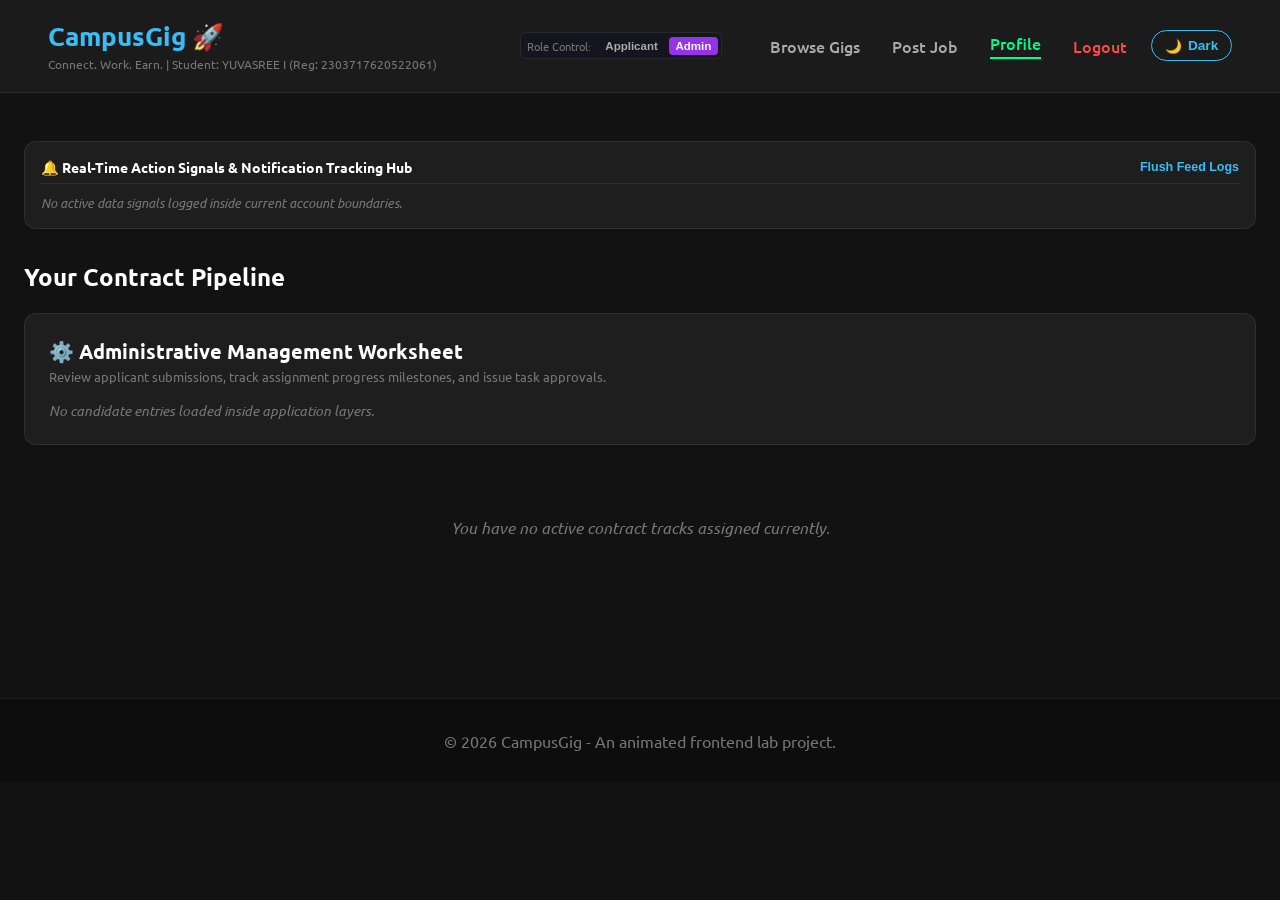
==== my-gigs.html @ 14f877ca "Initial Deploy: Adding campus gig frontend architecture files" ====
<!DOCTYPE html><html lang="en"><head>
    <meta charset="UTF-8">
    <meta name="viewport" content="width=device-width, initial-scale=1.0">
    <title>CampusGig - Contract Management</title>
    <link rel="stylesheet" href="style.css">
    <link href="https://fonts.googleapis.com/css2?family=Ubuntu:wght@500;700&display=swap" rel="stylesheet"></head>
<body class="theme-dark">

    <header class="main-header glassmorphism">
        <div class="logo">
            CampusGig 🚀
            <span style="font-size: 0.75rem; display: block; color: var(--text-muted); font-weight: 400; margin-top: 0.2rem;">
                Connect. Work. Earn. | Student: YUVASREE I (Reg: 2303717620522061)
            </span>
        </div>
        <nav class="nav-links" style="display: flex; align-items: center;">
            <a href="index.html" id="navBrowse">Browse Gigs</a>
            <a href="my-gigs.html" id="navMyGigs">My Gigs</a>
            <a href="post-job.html" id="navPost">Post Job</a>
            <a href="profile.html" id="navProfile" class="active_page">Profile</a>
            <a href="#" onclick="processLogout()" style="color: #ff4a4a !important;">Logout</a>
            
            <button class="theme_toggle_btn" onclick="toggleSystemTheme()" aria-label="Toggle interface theme">
                <span id="themeIcon">🌙</span> <span id="themeText">Dark</span>
            </button>
        </nav>
    </header>

    <main class="container">
        <h2>Your Contract Pipeline</h2>
        <br>

        <div class="main_content_area" style="grid-template-columns: 1fr;">
            <div class="status_column">
                <span class="status_badge badge_progress">Active Execution Contract</span>
                <h3>Build a Python Data Scraper</h3>
                <p class="gig_desc" style="margin-top:0.5rem;">Assigned to you. Extract key retail metrics from target domains into native structures.</p>
                
                <label style="color: var(--text-secondary); font-size: 0.9rem; font-weight: bold;">Submit Delivery Payload Assets:</label>
                <div class="drop_zone_canvas" id="fileDropZone">
                    <span class="icon_indicator">📁</span>
                    <p id="dropZoneText">Drag and drop compressed source modules (.zip) or reports here to compile production files</p>
                </div>
                
                <div class="gig_footer" style="margin-top: 1.5rem;">
                    <span class="budget">Value: $40</span>
                    <button class="apply_btn" id="submitArtifactBtn" onclick="submitFinalWork()">Verify and Deliver Package</button>
                </div>
            </div>
        </div>
    </main>

    <footer class="main-footer">
        <p>&copy; 2026 CampusGig - An animated frontend lab project.</p>
    </footer>

    <script src="script.js"></script>
</body></html>
---- style.css ----
/* Experiment 1 & 5: Basic CSS Tags, Inline, Internal, External Demo */
/* We are focusing on External for maintainability. */

/* ==========================================================================
   CampusGig Dynamic Adaptive Theme Variables
   ========================================================================== */

/* 1. Enhanced Dark Mode Theme Token Designations */
.theme-dark {
    --primary-bg: #121212;
    --card-bg: #1e1e1e;
    --text-primary: #ffffff;
    --text-secondary: #aaaaaa;
    --text-muted: #777777;
    --border-color: rgba(255, 255, 255, 0.08);
    --glass-bg: rgba(30, 30, 30, 0.8);
    --input-bg: rgba(20, 22, 32, 0.9);
    --highlight-blue: #38bdf8;
    --highlight-green: #00ff88;
    --highlight-purple: #9333ea;
    --banner-gradient: linear-gradient(135deg, rgba(59, 130, 246, 0.25) 0%, rgba(147, 51, 234, 0.25) 100%);
    --footer-bg: #0d0d0d;
    --card-shadow: none;
}

/* 2. Premium High-Contrast Light Mode Theme Token Designations */
.theme-light {
    --primary-bg: #f8fafc;         /* Soft clean light slate canvas */
    --card-bg: #ffffff;           /* Clean solid card background surfaces */
    --text-primary: #0f172a;       /* High-contrast dark charcoal slate for text titles */
    --text-secondary: #334155;     /* Readable charcoal grey for descriptions/subtitles */
    --text-muted: #64748b;         /* Muted grey for metadata and hints */
    --border-color: #e2e8f0;       /* Defined solid layout boundaries */
    --glass-bg: rgba(255, 255, 255, 0.85); /* Premium opaque backdrop blur panel background */
    --input-bg: #f1f5f9;           /* Recessed control backgrounds */
    --highlight-blue: #0284c7;     /* High-visibility deep sapphire blue accent */
    --highlight-green: #16a34a;    /* High-contrast crisp forest emerald green */
    --highlight-purple: #7c3aed;   /* Crisp deep royal purple accent */
    --banner-gradient: linear-gradient(135deg, #eff6ff 0%, #f5f3ff 100%); /* Light clean sky banner tint */
    --footer-bg: #e2e8f0;          /* Subtle light grey footer banner element base */
    --card-shadow: 0 4px 6px -1px rgba(0, 0, 0, 0.05), 0 2px 4px -2px rgba(0, 0, 0, 0.05); /* Modern box depth layering */
}

/* Reset & Base Wireframes */
* {
    margin: 0;
    padding: 0;
    box-sizing: border-box;
    transition: background 0.25s ease, background-color 0.25s ease, color 0.25s ease, border-color 0.25s ease, box-shadow 0.25s ease; /* Smooth global theme shifting loop */
}

body {
    background-color: var(--primary-bg);
    color: var(--text-primary);
    font-family: 'Ubuntu', sans-serif;
    overflow-x: hidden;
}

/* --- THEME TOGGLE SWITCH BUTTON STYLING --- */
.theme_toggle_btn {
    background: transparent;
    border: 1px solid var(--highlight-blue);
    color: var(--highlight-blue);
    padding: 0.4rem 0.8rem;
    border-radius: 20px;
    cursor: pointer;
    font-weight: 700;
    font-size: 0.85rem;
    display: flex;
    align-items: center;
    gap: 0.4rem;
    margin-left: 1.5rem;
    transition: all 0.2s ease;
}

.theme_toggle_btn:hover {
    background: var(--highlight-blue);
    color: #ffffff;
    box-shadow: 0 0 10px rgba(56, 189, 248, 0.4);
}

/* Glassmorphism Header (FIXED: Converted to layout engine custom variables) */
.main-header {
    background: var(--glass-bg);
    backdrop-filter: blur(10px);
    -webkit-backdrop-filter: blur(10px);
    border-bottom: 1px solid var(--border-color);
    display: flex;
    justify-content: space-between;
    align-items: center;
    padding: 1.2rem 3rem;
    position: sticky;
    top: 0;
    z-index: 1000;
}

.logo {
    font-size: 1.6rem;
    font-weight: 700;
    color: var(--highlight-blue);
    animation: logo_entrance 0.8s ease-out;
}

.nav-links {
    display: flex;
    align-items: center;
}

.nav-links a {
    color: var(--text-secondary);
    text-decoration: none;
    margin-left: 2rem;
    font-weight: 500;
    transition: color 0.3s ease; /* Hover transition */
}

.nav-links a:hover, .nav-links a.active_page {
    color: var(--highlight-green);
    border-bottom: 2px solid var(--highlight-green);
    padding-bottom: 3px;
}

/* Container & Layout */
.container {
    max-width: 1300px;
    margin: 0 auto;
    padding: 3rem 1.5rem;
}

/* Banner and Gradient Text Animation (FIXED: Bound to custom theme gradient shifts) */
.banner {
    background: var(--banner-gradient);
    border: 1px solid var(--border-color);
    padding: 3rem 2rem;
    border-radius: 12px;
    margin-bottom: 3rem;
    animation: welcome_fade 1s ease;
}

@keyframes welcome_fade {
    from { opacity: 0; transform: translateY(-20px); }
    to { opacity: 1; transform: translateY(0); }
}

.animation_gradient_text h1 {
    font-size: 2.5rem;
    color: var(--text-primary);
}

.highlight_primary {
    color: var(--highlight-blue);
    font-weight: 700;
}

.banner p {
    color: var(--text-secondary) !important;
    margin-top: 1rem;
    font-size: 1.1rem;
}

/* Layout for Sidebar and Grid */
.main_content_area {
    display: grid;
    grid-template-columns: 280px 1fr;
    gap: 2.5rem;
}

/* Glassmorphism Sidebar (FIXED: Uses dynamic variables for solid light support) */
.sidebar_filters {
    background: var(--card-bg);
    border: 1px solid var(--border-color);
    padding: 2rem;
    border-radius: 10px;
    box-shadow: var(--card-shadow);
}

.sidebar_filters h2 {
    color: var(--text-primary);
    font-size: 1.4rem;
    margin-bottom: 0.5rem;
}

.filter_tags button {
    display: block;
    width: 100%;
    text-align: left;
    background: none;
    border: 1px solid transparent;
    color: var(--text-secondary);
    padding: 0.8rem 1rem;
    margin-top: 1rem;
    cursor: pointer;
    font-size: 1rem;
    border-radius: 6px;
    transition: all 0.3s ease;
}

.filter_tags button.active_filter, .filter_tags button:hover {
    background-color: rgba(56, 189, 248, 0.15);
    color: var(--highlight-blue);
    border-color: var(--border-color);
    font-weight: bold;
}

/* Gig Card Style & Animation (FIXED: Fixed readability parameters across dark/light profiles) */
.gig_grid {
    display: grid;
    grid-template-columns: repeat(auto-fill, minmax(350px, 1fr));
    gap: 1.8rem;
    margin-top: 1.5rem;
}

.gig_card {
    background-color: var(--card-bg);
    border: 1px solid var(--border-color);
    border-radius: 10px;
    padding: 1.8rem;
    position: relative;
    overflow: hidden;
    box-shadow: var(--card-shadow);
    transition: transform 0.4s ease, box-shadow 0.4s ease, border-color 0.4s ease; /* Transitions */
}

/* Transition trigger on hover */
.card_animation_on_hover:hover {
    transform: translateY(-8px) scale(1.02); /* Multi-part transition */
    box-shadow: 0 12px 25px rgba(0, 0, 0, 0.15), 0 4px 10px rgba(56, 189, 248, 0.1);
    border-color: var(--highlight-blue);
}

.gig_card h3 {
    font-size: 1.3rem;
    color: var(--text-primary);
    margin-bottom: 0.8rem;
}

.gig_desc {
    color: var(--text-muted);
    font-size: 0.95rem;
    margin-bottom: 1.5rem;
    line-height: 1.4;
}

.skill_tags span {
    background-color: rgba(22, 163, 74, 0.1);
    color: var(--highlight-green);
    font-size: 0.8rem;
    padding: 0.3rem 0.7rem;
    border-radius: 4px;
    margin-right: 0.6rem;
    font-weight: 700;
}

.gig_footer {
    display: flex;
    justify-content: space-between;
    align-items: center;
    margin-top: 1.8rem;
    border-top: 1px solid var(--border-color);
    padding-top: 1rem;
}

.budget {
    font-size: 1.4rem;
    font-weight: 700;
    color: var(--highlight-green);
}

.apply_btn {
    background: linear-gradient(135deg, var(--highlight-blue), var(--highlight-purple));
    color: white;
    border: none;
    padding: 0.6rem 1.2rem;
    border-radius: 6px;
    cursor: pointer;
    font-weight: 700;
    font-size: 1rem;
    transition: transform 0.2s ease, opacity 0.3s ease; /* Button transition */
}

.apply_btn:hover {
    transform: scale(1.05); /* Transition on hover */
    opacity: 0.95;
}

/* Keyframe Animations */
@keyframes logo_entrance {
    from { opacity: 0; transform: translateX(-30px); }
    to { opacity: 1; transform: translateX(0); }
}

/* Global Footer (FIXED: Tied background values to dynamic theme targets) */
.main-footer {
    text-align: center;
    padding: 2rem;
    color: var(--text-muted);
    background-color: var(--footer-bg);
    border-top: 1px solid var(--border-color);
    margin-top: 5rem;
}

/* ==========================================================================
   CampusGig Supplementary Styles for Form, Profiles, and Drag-and-Drop
   ========================================================================== */

/* Split Grid for Forms & Profile layout (FIXED: Removed static dark background values) */
.content_wrapper {
    display: grid;
    grid-template-columns: 1fr;
    max-width: 800px;
    margin: 0 auto;
    background: var(--card-bg);
    border: 1px solid var(--border-color);
    padding: 2.5rem;
    border-radius: 12px;
    box-shadow: var(--card-shadow);
}

/* Advanced Forms Style Framework (Experiment 3) (FIXED: Standardized input properties) */
.form_group {
    margin-bottom: 1.5rem;
}

.form_group label {
    display: block;
    color: var(--text-secondary);
    margin-bottom: 0.5rem;
    font-size: 0.95rem;
    font-weight: 500;
}

.form_group input, 
.form_group textarea, 
.form_group select {
    width: 100%;
    background-color: var(--input-bg);
    border: 1px solid var(--border-color);
    color: var(--text-primary);
    padding: 0.8rem 1rem;
    border-radius: 6px;
    font-family: inherit;
    font-size: 1rem;
    outline: none;
    transition: border-color 0.3s ease, box-shadow 0.3s ease;
}

.form_group input:focus, 
.form_group textarea:focus,
.form_group select:focus {
    border-color: var(--highlight-blue);
    box-shadow: 0 0 8px rgba(56, 189, 248, 0.2);
}

.form_row {
    display: grid;
    grid-template-columns: 1fr 1fr;
    gap: 1.5rem;
}

/* Inline/Editable Area Framework (Experiment 3) */
.editable_notice_board {
    background: linear-gradient(135deg, rgba(147, 51, 234, 0.08), rgba(56, 189, 248, 0.08));
    border: 1px dashed var(--highlight-purple);
    padding: 1rem;
    border-radius: 8px;
    margin-bottom: 2rem;
    color: var(--text-primary);
    font-size: 0.9rem;
    cursor: pointer;
    transition: background 0.3s ease;
}

.editable_notice_board:focus {
    outline: none;
    background: rgba(147, 51, 234, 0.12);
    border-style: solid;
}

/* Advanced Drag & Drop Zones (Experiment 4) (FIXED: Standardized light drop environments) */
.drop_zone_canvas {
    border: 2px dashed var(--highlight-blue);
    background-color: var(--input-bg);
    border-radius: 8px;
    padding: 2.5rem;
    text-align: center;
    cursor: pointer;
    margin-top: 1rem;
    transition: background-color 0.3s ease, border-color 0.3s ease;
    pointer-events: auto !important; /* Forces the element to register events */
}

.drop_zone_canvas.drag_over_active {
    background-color: rgba(22, 163, 74, 0.1);
    border-color: var(--highlight-green);
}

.drop_zone_canvas p {
    color: var(--text-secondary);
    font-size: 0.95rem;
}

.drop_zone_canvas .icon_indicator {
    font-size: 2rem;
    margin-bottom: 0.5rem;
    display: block;
}

/* My Gigs Management Column Layout */
.status_column {
    background-color: var(--input-bg);
    border-radius: 8px;
    padding: 1.5rem;
    border: 1px solid var(--border-color);
}

.status_badge {
    display: inline-block;
    padding: 0.25rem 0.6rem;
    font-size: 0.75rem;
    font-weight: 700;
    border-radius: 4px;
    margin-bottom: 1rem;
    text-transform: uppercase;
}

.badge_progress { background: rgba(56, 189, 248, 0.15); color: var(--highlight-blue); }
.badge_completed { background: rgba(22, 163, 74, 0.15); color: var(--highlight-green); }

/* Profile Detail Panels */
.profile_avatar_meta {
    text-align: center;
    margin-bottom: 2.5rem;
    color: var(--text-primary);
}

.profile_avatar_meta h2, .profile_avatar_meta p, .profile_avatar_meta h3 {
    color: var(--text-primary);
    margin-bottom: 0.3rem;
}

.profile_avatar_meta p {
    color: var(--highlight-blue);
    font-weight: 700;
}

.avatar_placeholder {
    width: 100px;
    height: 100px;
    background: linear-gradient(135deg, var(--highlight-blue), var(--highlight-purple));
    color: #ffffff;
    border-radius: 50%;
    margin: 0 auto 1rem auto;
    display: flex;
    align-items: center;
    justify-content: center;
    font-size: 2.5rem;
    font-weight: bold;
    box-shadow: 0 4px 15px rgba(147, 51, 234, 0.3);
}

/* ==========================================================================
   CampusGig Authentication & State Styling Extensions
   ========================================================================== */

/* Split Screen Login Container (FIXED: Standardized background variables) */
.auth_container {
    max-width: 450px;
    margin: 5rem auto;
    background: var(--card-bg);
    border: 1px solid var(--border-color);
    padding: 3rem 2.5rem;
    border-radius: 12px;
    box-shadow: var(--card-shadow);
    animation: welcome_fade 0.6s cubic-bezier(0.16, 1, 0.3, 1);
}

.auth_container h2, .auth_container label {
    color: var(--text-primary);
}

.auth_toggle {
    display: flex;
    justify-content: space-around;
    margin-bottom: 2rem;
    border-bottom: 1px solid var(--border-color);
    padding-bottom: 0.5rem;
}

.auth_toggle span {
    cursor: pointer;
    color: var(--text-secondary);
    font-weight: 700;
    font-size: 1.1rem;
    transition: color 0.3s;
}

.auth_toggle span.active_tab {
    color: var(--highlight-blue);
}

.checkbox_row {
    display: flex;
    align-items: center;
    gap: 0.5rem;
    margin-bottom: 1.5rem;
    color: var(--text-secondary);
    font-size: 0.9rem;
}

.checkbox_row input {
    width: auto !important;
    cursor: pointer;
}

/* Utility Class for Hidden Elements */
.hidden {
    display: none !important;
}
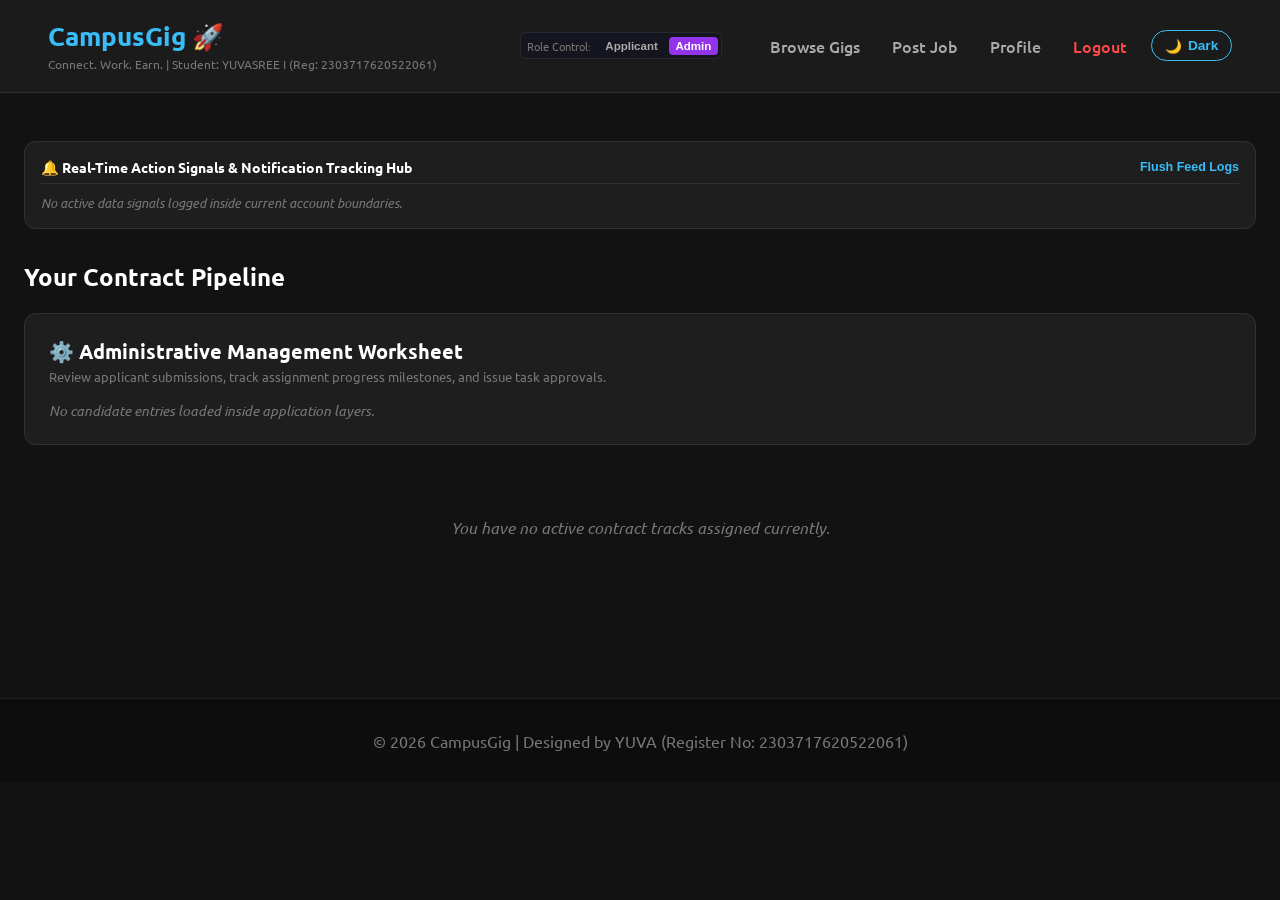
==== commit 14545ceb: "feat: added drag-and-drop submission event trackers and interactive data retrieval storage layers" ====
--- a/my-gigs.html
+++ b/my-gigs.html
@@ -1,9 +1,12 @@
-<!DOCTYPE html><html lang="en"><head>
+<!DOCTYPE html>
+<html lang="en">
+<head>
     <meta charset="UTF-8">
     <meta name="viewport" content="width=device-width, initial-scale=1.0">
     <title>CampusGig - Contract Management</title>
     <link rel="stylesheet" href="style.css">
-    <link href="https://fonts.googleapis.com/css2?family=Ubuntu:wght@500;700&display=swap" rel="stylesheet"></head>
+    <link href="https://fonts.googleapis.com/css2?family=Ubuntu:wght@500;700&display=swap" rel="stylesheet">
+</head>
 <body class="theme-dark">
 
     <header class="main-header glassmorphism">
@@ -15,9 +18,9 @@
         </div>
         <nav class="nav-links" style="display: flex; align-items: center;">
             <a href="index.html" id="navBrowse">Browse Gigs</a>
-            <a href="my-gigs.html" id="navMyGigs">My Gigs</a>
+            <a href="my-gigs.html" id="navMyGigs" class="active_page">My Gigs</a>
             <a href="post-job.html" id="navPost">Post Job</a>
-            <a href="profile.html" id="navProfile" class="active_page">Profile</a>
+            <a href="profile.html" id="navProfile">Profile</a>
             <a href="#" onclick="processLogout()" style="color: #ff4a4a !important;">Logout</a>
             
             <button class="theme_toggle_btn" onclick="toggleSystemTheme()" aria-label="Toggle interface theme">
@@ -36,9 +39,27 @@
                 <h3>Build a Python Data Scraper</h3>
                 <p class="gig_desc" style="margin-top:0.5rem;">Assigned to you. Extract key retail metrics from target domains into native structures.</p>
                 
-                <label style="color: var(--text-secondary); font-size: 0.9rem; font-weight: bold;">Submit Delivery Payload Assets:</label>
-                <div class="drop_zone_canvas" id="fileDropZone">
-                    <span class="icon_indicator">📁</span>
+                <div style="margin: 1.5rem 0; padding: 1rem; background: rgba(147, 51, 234, 0.05); border: 1px dashed var(--highlight-purple); border-radius: 6px;">
+                    <label style="color: var(--highlight-purple); font-size: 0.9rem; font-weight: bold; display: block; margin-bottom: 0.6rem;">
+                        Requirement 5: Draggable Source Token Artifact
+                    </label>
+                    <p style="font-size: 0.85rem; color: var(--text-secondary); margin-bottom: 1rem;">
+                        Pick up the token box badge below by holding click and drag it directly into the dashed drop area box.
+                    </p>
+                    
+                    <div id="dragSourceToken" 
+                         draggable="true" 
+                         style="width: 180px; padding: 0.7rem 1rem; background: linear-gradient(135deg, var(--highlight-purple), #7c3aed); color: #ffffff; text-align: center; border-radius: 6px; font-weight: bold; cursor: grab; display: inline-flex; align-items: center; justify-content: center; gap: 0.5rem; user-select: none; box-shadow: 0 4px 10px rgba(147, 51, 234, 0.3);">
+                         <span>☰</span> scraper_source.zip
+                    </div>
+                </div>
+
+                <label style="color: var(--text-secondary); font-size: 0.9rem; font-weight: bold;">
+                    Requirement 6: Drop Target Area Container Box
+                </label>
+                
+                <div class="drop_zone_canvas" id="fileDropZone" style="margin-top: 0.5rem; transition: all 0.3s ease;">
+                    <span class="icon_indicator" id="dropZoneIcon" style="display:block; font-size: 2rem; margin-bottom: 0.5rem;">📁</span>
                     <p id="dropZoneText">Drag and drop compressed source modules (.zip) or reports here to compile production files</p>
                 </div>
                 
@@ -51,8 +72,9 @@
     </main>
 
     <footer class="main-footer">
-        <p>&copy; 2026 CampusGig - An animated frontend lab project.</p>
+        <p>&copy; 2026 CampusGig | Designed by YUVA (Register No: 2303717620522061)</p>
     </footer>
 
     <script src="script.js"></script>
-</body></html>+</body>
+</html>
--- a/style.css
+++ b/style.css
@@ -22,7 +22,10 @@
     --footer-bg: #0d0d0d;
     --card-shadow: none;
 }
-
+#editableFeedbackArea:focus {
+    border: 1px solid var(--highlight-blue) !important;
+    box-shadow: 0 0 8px rgba(0, 240, 255, 0.2);
+}
 /* 2. Premium High-Contrast Light Mode Theme Token Designations */
 .theme-light {
     --primary-bg: #f8fafc;         /* Soft clean light slate canvas */
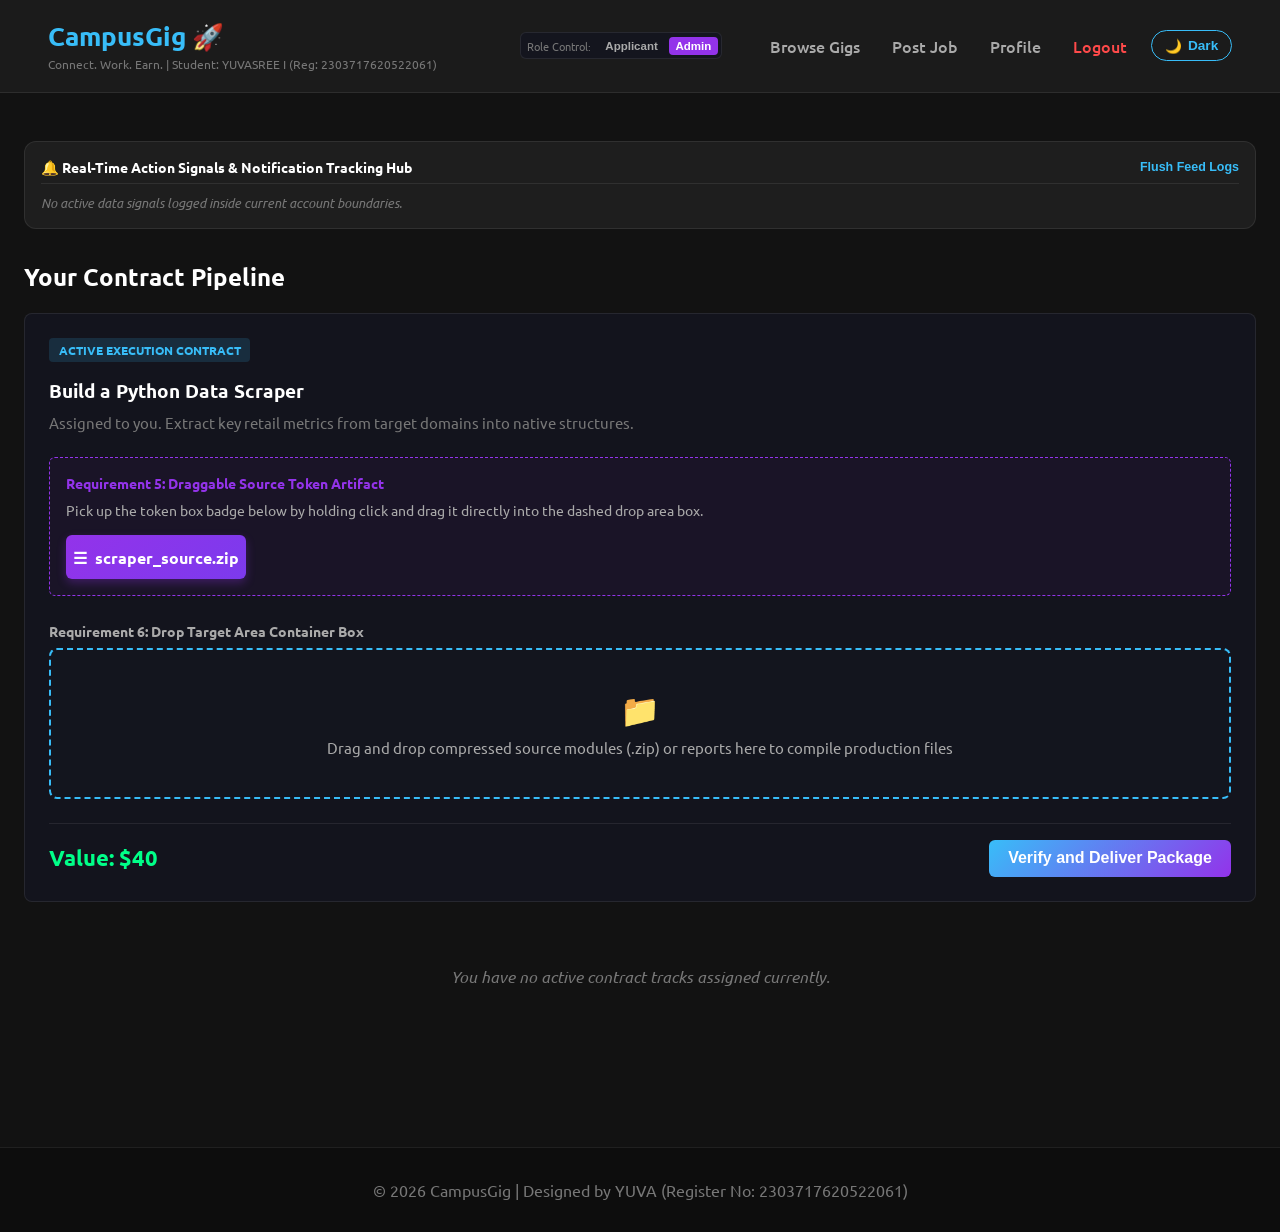
==== commit e49df3a9: "feat: added drag-and-drop submission event trackers and interactive data retrieval storage layers" ====
--- a/my-gigs.html
+++ b/my-gigs.html
@@ -33,7 +33,7 @@
         <h2>Your Contract Pipeline</h2>
         <br>
 
-        <div class="main_content_area" style="grid-template-columns: 1fr;">
+        <div id="staticPipelineContainer" style="display: grid; grid-template-columns: 1fr;">
             <div class="status_column">
                 <span class="status_badge badge_progress">Active Execution Contract</span>
                 <h3>Build a Python Data Scraper</h3>
@@ -58,7 +58,7 @@
                     Requirement 6: Drop Target Area Container Box
                 </label>
                 
-                <div class="drop_zone_canvas" id="fileDropZone" style="margin-top: 0.5rem; transition: all 0.3s ease;">
+                <div class="drop_zone_canvas" id="fileDropZone" style="margin-top: 0.5rem; transition: all 0.3s ease; pointer-events: auto !important;">
                     <span class="icon_indicator" id="dropZoneIcon" style="display:block; font-size: 2rem; margin-bottom: 0.5rem;">📁</span>
                     <p id="dropZoneText">Drag and drop compressed source modules (.zip) or reports here to compile production files</p>
                 </div>
@@ -69,6 +69,8 @@
                 </div>
             </div>
         </div>
+
+        <div id="dynamicApplicantJobsTracker" style="margin-top: 2rem;"></div>
     </main>
 
     <footer class="main-footer">
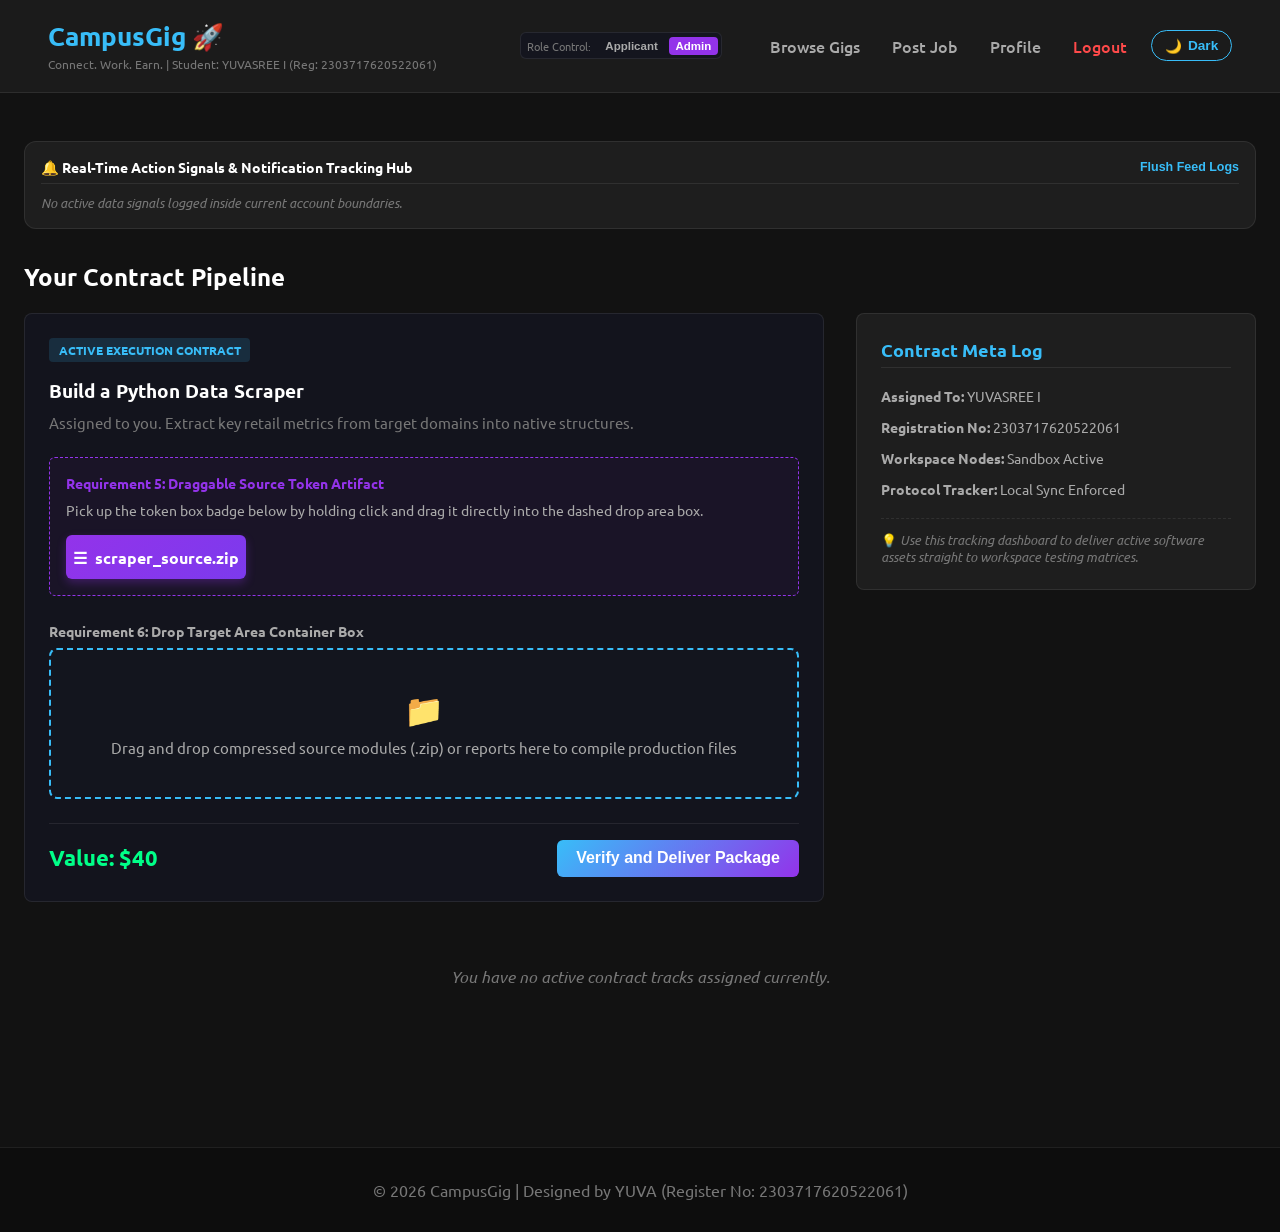
==== commit f6caa596: "feat: added drag-and-drop submission event trackers and interactive data retrieval storage layers" ====
--- a/my-gigs.html
+++ b/my-gigs.html
@@ -33,8 +33,9 @@
         <h2>Your Contract Pipeline</h2>
         <br>
 
-        <div id="staticPipelineContainer" style="display: grid; grid-template-columns: 1fr;">
-            <div class="status_column">
+        <div id="staticPipelineContainer" style="display: grid; grid-template-columns: 2fr 1fr; gap: 2rem; align-items: start;">
+            
+            <div class="status_column" style="margin-top: 0;">
                 <span class="status_badge badge_progress">Active Execution Contract</span>
                 <h3>Build a Python Data Scraper</h3>
                 <p class="gig_desc" style="margin-top:0.5rem;">Assigned to you. Extract key retail metrics from target domains into native structures.</p>
@@ -68,6 +69,22 @@
                     <button class="apply_btn" id="submitArtifactBtn" onclick="submitFinalWork()">Verify and Deliver Package</button>
                 </div>
             </div>
+
+            <aside class="sidebar_metrics glassmorphism" style="padding: 1.5rem; background: var(--card-bg); border: 1px solid var(--border-color); border-radius: 8px;">
+                <h3 style="color: var(--highlight-blue); margin-bottom: 1.2rem; font-size: 1.1rem; border-bottom: 1px solid var(--border-color); padding-bottom: 0.4rem;">
+                    Contract Meta Log
+                </h3>
+                <ul style="list-style: none; padding: 0; margin: 0; font-size: 0.85rem; color: var(--text-secondary); display: flex; flex-direction: column; gap: 0.8rem;">
+                    <li><strong>Assigned To:</strong> YUVASREE I</li>
+                    <li><strong>Registration No:</strong> 2303717620522061</li>
+                    <li><strong>Workspace Nodes:</strong> Sandbox Active</li>
+                    <li><strong>Protocol Tracker:</strong> Local Sync Enforced</li>
+                    <li style="margin-top: 0.5rem; padding-top: 0.8rem; border-top: 1px dashed var(--border-color); font-size: 0.8rem; color: var(--text-muted); line-height: 1.3;">
+                        💡 <em>Use this tracking dashboard to deliver active software assets straight to workspace testing matrices.</em>
+                    </li>
+                </ul>
+            </aside>
+
         </div>
 
         <div id="dynamicApplicantJobsTracker" style="margin-top: 2rem;"></div>
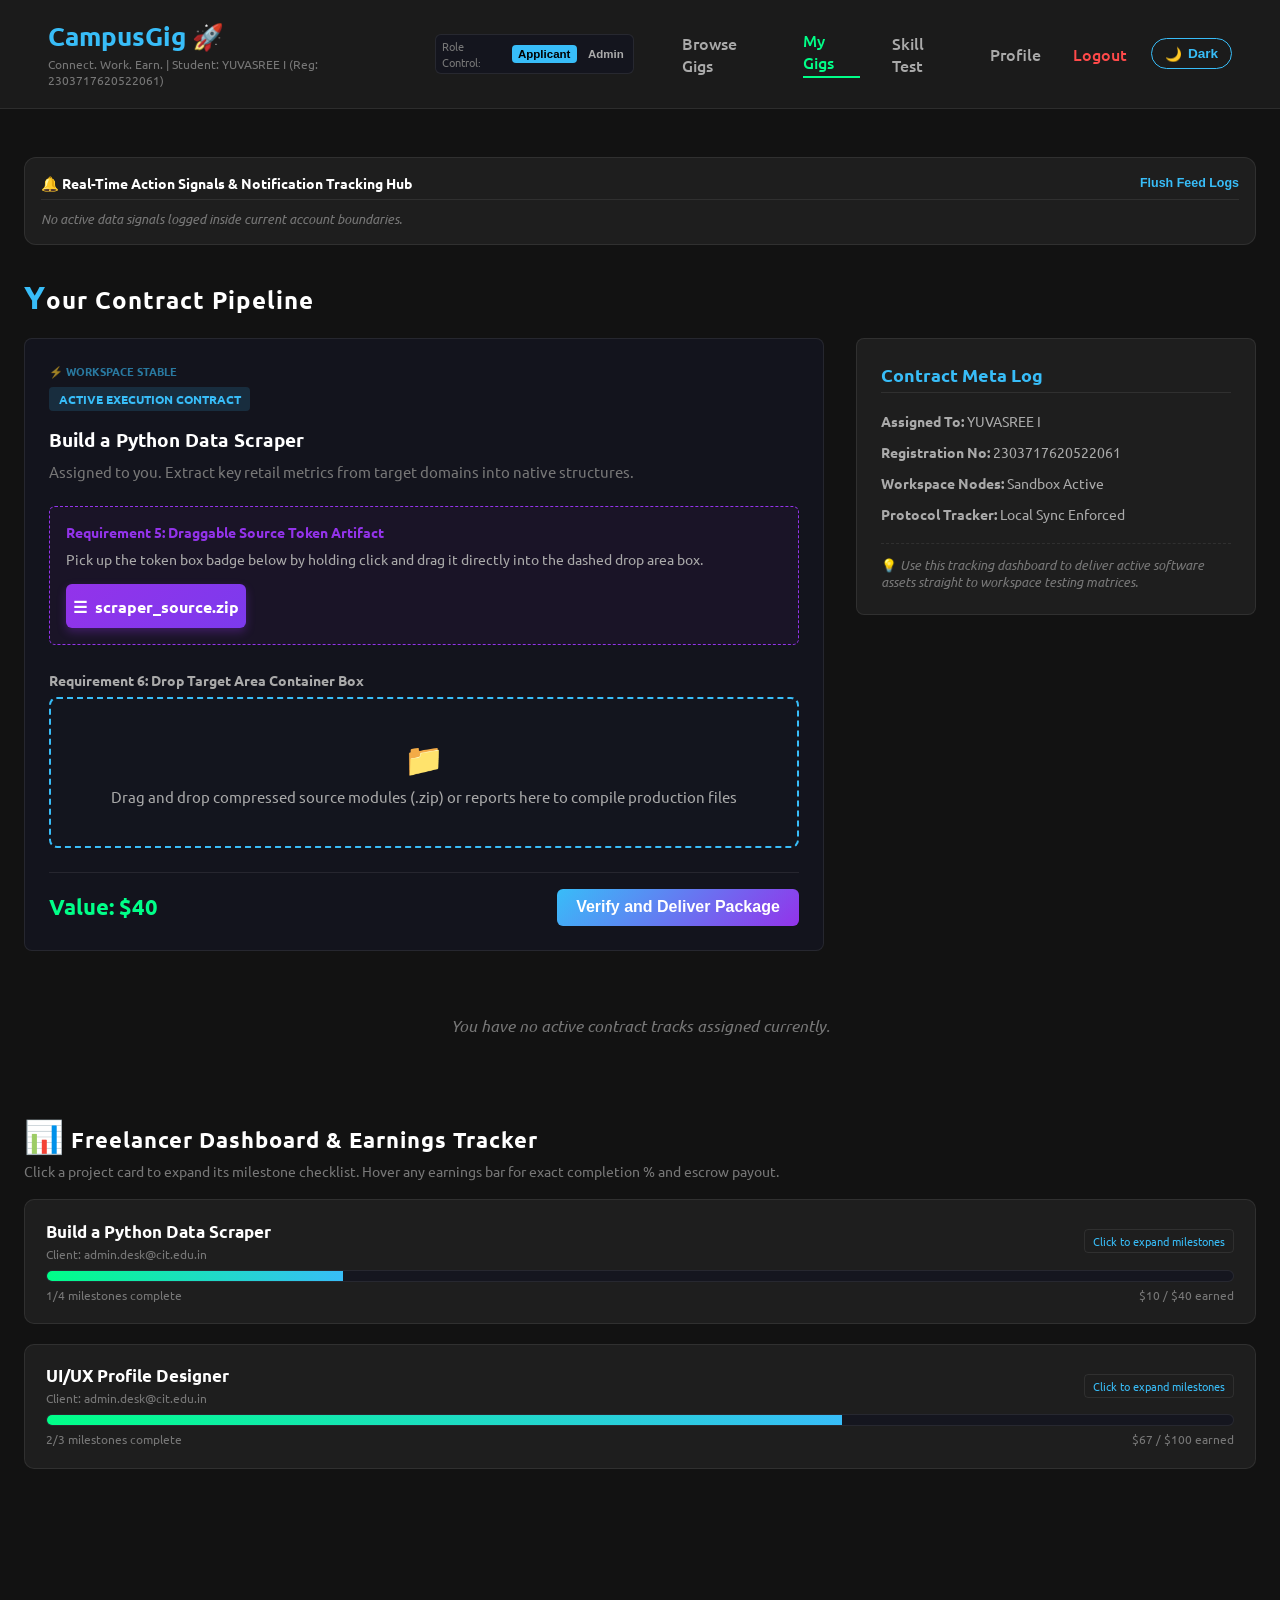
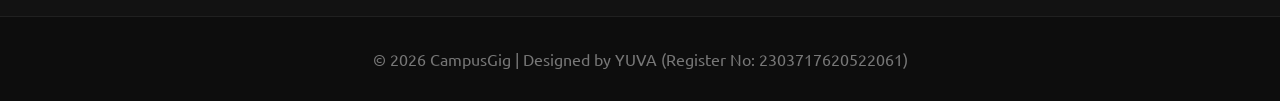
==== commit 6f0b27b5: "javascript" ====
--- a/my-gigs.html
+++ b/my-gigs.html
@@ -17,9 +17,10 @@
             </span>
         </div>
         <nav class="nav-links" style="display: flex; align-items: center;">
-            <a href="index.html" id="navBrowse">Browse Gigs</a>
+            <a href="index.html" id="navBrowse">Browse Gigs <span id="appliedGigsCounterBadge" class="applied-counter-badge" style="display:none;">0</span></a>
             <a href="my-gigs.html" id="navMyGigs" class="active_page">My Gigs</a>
             <a href="post-job.html" id="navPost">Post Job</a>
+            <a href="skill-test.html" id="navSkillTest">Skill Test</a>
             <a href="profile.html" id="navProfile">Profile</a>
             <a href="#" onclick="processLogout()" style="color: #ff4a4a !important;">Logout</a>
             
@@ -88,6 +89,15 @@
         </div>
 
         <div id="dynamicApplicantJobsTracker" style="margin-top: 2rem;"></div>
+
+        <!-- FREELANCER DASHBOARD & EARNINGS PROGRESS TRACKER -->
+        <section id="freelancerDashboardSection" style="margin-top: 3rem;">
+            <h2 style="color: var(--text-primary); font-size: 1.4rem; margin-bottom: 0.3rem;">📊 Freelancer Dashboard &amp; Earnings Tracker</h2>
+            <p style="color: var(--text-muted); font-size: 0.85rem; margin-bottom: 1.2rem;">
+                Click a project card to expand its milestone checklist. Hover any earnings bar for exact completion % and escrow payout.
+            </p>
+            <div id="dashboardGigCardsContainer"></div>
+        </section>
     </main>
 
     <footer class="main-footer">
--- a/style.css
+++ b/style.css
@@ -1,10 +1,8 @@
-/* Experiment 1 & 5: Basic CSS Tags, Inline, Internal, External Demo */
-/* We are focusing on External for maintainability. */
-
 /* ==========================================================================
-   CampusGig Dynamic Adaptive Theme Variables
+   CampusGig Dynamic Adaptive Theme Variables & Core Architecture
    ========================================================================== */
 
+/* --- REQUIREMENT 21: GLOBAL CSS VARIABLES (:root) --- */
 /* 1. Enhanced Dark Mode Theme Token Designations */
 .theme-dark {
     --primary-bg: #121212;
@@ -21,35 +19,80 @@
     --banner-gradient: linear-gradient(135deg, rgba(59, 130, 246, 0.25) 0%, rgba(147, 51, 234, 0.25) 100%);
     --footer-bg: #0d0d0d;
     --card-shadow: none;
-}
-#editableFeedbackArea:focus {
-    border: 1px solid var(--highlight-blue) !important;
-    box-shadow: 0 0 8px rgba(0, 240, 255, 0.2);
-}
+    --spacing-box: 1.5rem;
+}
+
 /* 2. Premium High-Contrast Light Mode Theme Token Designations */
 .theme-light {
-    --primary-bg: #f8fafc;         /* Soft clean light slate canvas */
-    --card-bg: #ffffff;           /* Clean solid card background surfaces */
-    --text-primary: #0f172a;       /* High-contrast dark charcoal slate for text titles */
-    --text-secondary: #334155;     /* Readable charcoal grey for descriptions/subtitles */
-    --text-muted: #64748b;         /* Muted grey for metadata and hints */
-    --border-color: #e2e8f0;       /* Defined solid layout boundaries */
-    --glass-bg: rgba(255, 255, 255, 0.85); /* Premium opaque backdrop blur panel background */
-    --input-bg: #f1f5f9;           /* Recessed control backgrounds */
-    --highlight-blue: #0284c7;     /* High-visibility deep sapphire blue accent */
-    --highlight-green: #16a34a;    /* High-contrast crisp forest emerald green */
-    --highlight-purple: #7c3aed;   /* Crisp deep royal purple accent */
-    --banner-gradient: linear-gradient(135deg, #eff6ff 0%, #f5f3ff 100%); /* Light clean sky banner tint */
-    --footer-bg: #e2e8f0;          /* Subtle light grey footer banner element base */
-    --card-shadow: 0 4px 6px -1px rgba(0, 0, 0, 0.05), 0 2px 4px -2px rgba(0, 0, 0, 0.05); /* Modern box depth layering */
-}
-
-/* Reset & Base Wireframes */
+    --primary-bg: #f8fafc;         
+    --card-bg: #ffffff;           
+    --text-primary: #0f172a;       
+    --text-secondary: #334155;     
+    --text-muted: #64748b;         
+    --border-color: #e2e8f0;       
+    --glass-bg: rgba(255, 255, 255, 0.85); 
+    --input-bg: #f1f5f9;           
+    --highlight-blue: #0284c7;     
+    --highlight-green: #16a34a;    
+    --highlight-purple: #7c3aed;   
+    --banner-gradient: linear-gradient(135deg, #eff6ff 0%, #f5f3ff 100%); 
+    --footer-bg: #e2e8f0;          
+    --card-shadow: 0 4px 6px -1px rgba(0, 0, 0, 0.05), 0 2px 4px -2px rgba(0, 0, 0, 0.05); 
+    --spacing-box: 1.5rem;
+}
+
+/* --- REQUIREMENT 25: CSS PSEUDO-ELEMENTS --- */
+
+/* Theme Accent Capture Selection */
+::selection {
+    background-color: var(--highlight-purple);
+    color: #ffffff;
+}
+
+/* Typographic Cap & Line Adjustments for Primary Dashboard Headers */
+.container h2::first-letter {
+    font-size: 2rem;
+    color: var(--highlight-blue);
+    font-weight: bold;
+}
+
+.container h2::first-line {
+    letter-spacing: 1px;
+}
+
+/* System Stability Badge Anchor using Before Element */
+.status_column::before {
+    content: "⚡ WORKSPACE STABLE";
+    display: block;
+    font-size: 0.7rem;
+    color: var(--highlight-blue);
+    margin-bottom: 0.5rem;
+    opacity: 0.6;
+    font-weight: 700;
+}
+
+/* Accent Design Bars applied directly to Custom Display Panels */
+.stats-card::after {
+    content: "";
+    position: absolute;
+    top: 0;
+    left: 0;
+    width: 100%;
+    height: 3px;
+    background: linear-gradient(90deg, var(--highlight-blue), var(--highlight-purple));
+    border-top-left-radius: 8px;
+    border-top-right-radius: 8px;
+}
+
+
+/* ==========================================================================
+   Reset & Base Global Wireframes
+   ========================================================================== */
 * {
     margin: 0;
     padding: 0;
     box-sizing: border-box;
-    transition: background 0.25s ease, background-color 0.25s ease, color 0.25s ease, border-color 0.25s ease, box-shadow 0.25s ease; /* Smooth global theme shifting loop */
+    transition: background 0.25s ease, background-color 0.25s ease, color 0.25s ease, border-color 0.25s ease, box-shadow 0.25s ease;
 }
 
 body {
@@ -82,7 +125,7 @@
     box-shadow: 0 0 10px rgba(56, 189, 248, 0.4);
 }
 
-/* Glassmorphism Header (FIXED: Converted to layout engine custom variables) */
+/* Glassmorphism Navigation Header */
 .main-header {
     background: var(--glass-bg);
     backdrop-filter: blur(10px);
@@ -114,7 +157,7 @@
     text-decoration: none;
     margin-left: 2rem;
     font-weight: 500;
-    transition: color 0.3s ease; /* Hover transition */
+    transition: color 0.3s ease;
 }
 
 .nav-links a:hover, .nav-links a.active_page {
@@ -123,14 +166,14 @@
     padding-bottom: 3px;
 }
 
-/* Container & Layout */
+/* Container Frameworks */
 .container {
     max-width: 1300px;
     margin: 0 auto;
     padding: 3rem 1.5rem;
 }
 
-/* Banner and Gradient Text Animation (FIXED: Bound to custom theme gradient shifts) */
+/* Platform Promotional Welcome Banner */
 .banner {
     background: var(--banner-gradient);
     border: 1px solid var(--border-color);
@@ -161,14 +204,13 @@
     font-size: 1.1rem;
 }
 
-/* Layout for Sidebar and Grid */
+/* Main Adaptive Workspace Configurations */
 .main_content_area {
     display: grid;
     grid-template-columns: 280px 1fr;
     gap: 2.5rem;
 }
 
-/* Glassmorphism Sidebar (FIXED: Uses dynamic variables for solid light support) */
 .sidebar_filters {
     background: var(--card-bg);
     border: 1px solid var(--border-color);
@@ -205,7 +247,7 @@
     font-weight: bold;
 }
 
-/* Gig Card Style & Animation (FIXED: Fixed readability parameters across dark/light profiles) */
+/* Responsive Adaptive Dashboard Components */
 .gig_grid {
     display: grid;
     grid-template-columns: repeat(auto-fill, minmax(350px, 1fr));
@@ -221,16 +263,140 @@
     position: relative;
     overflow: hidden;
     box-shadow: var(--card-shadow);
-    transition: transform 0.4s ease, box-shadow 0.4s ease, border-color 0.4s ease; /* Transitions */
-}
-
-/* Transition trigger on hover */
+    transition: transform 0.4s ease, box-shadow 0.4s ease, border-color 0.4s ease;
+}
+
 .card_animation_on_hover:hover {
-    transform: translateY(-8px) scale(1.02); /* Multi-part transition */
+    transform: translateY(-8px) scale(1.02);
     box-shadow: 0 12px 25px rgba(0, 0, 0, 0.15), 0 4px 10px rgba(56, 189, 248, 0.1);
     border-color: var(--highlight-blue);
 }
-
+/* ==========================================================================
+   CSS 2D/3D TRANSFORMS DEMONSTRATIONS
+   ========================================================================== */
+
+/* 1. Translate Effect (Card hover shifting up and right) */
+.fx-translate {
+    transition: transform 0.3s cubic-bezier(0.4, 0, 0.2, 1);
+}
+.fx-translate:hover {
+    transform: translate(10px, -8px);
+}
+
+/* 2. Rotate Effect (Icon rotational spin) */
+.fx-rotate {
+    display: inline-block;
+    transition: transform 0.4s ease;
+}
+.fx-rotate:hover {
+    transform: rotate(45deg);
+}
+
+/* 3. Scale Effect (Card / Icon scaling expansion) */
+.fx-scale {
+    transition: transform 0.3s ease;
+}
+.fx-scale:hover {
+    transform: scale(1.08);
+}
+
+/* 4. Skew Effect (Geometric slant on badges/icons) */
+.fx-skew {
+    transition: transform 0.3s ease;
+}
+.fx-skew:hover {
+    transform: skewX(-12deg) skewY(-2deg);
+}
+
+/* Combined Transform Showcase: 3D Flip Card Effect */
+.card-3d-wrapper {
+    perspective: 1000px;
+}
+.card-3d-inner {
+    transition: transform 0.6s;
+    transform-style: preserve-3d;
+}
+.card-3d-wrapper:hover .card-3d-inner {
+    transform: rotateY(180deg) scale(1.02);
+}
+
+
+/* ==========================================================================
+   CSS-ONLY IMAGE & VISUAL EFFECTS
+   ========================================================================== */
+
+/* Wrapper to isolate image bounds for Zoom/Overlay */
+.fx-img-container {
+    position: relative;
+    overflow: hidden;
+    border-radius: 8px;
+    background: #000;
+}
+
+/* Base Image Styling for Visual Effects */
+.fx-img {
+    width: 100%;
+    height: 200px;
+    object-fit: cover;
+    display: block;
+    transition: filter 0.4s ease, opacity 0.4s ease, transform 0.4s ease;
+}
+
+/* 1. CSS Image Zoom Effect */
+.fx-img-zoom:hover {
+    transform: scale(1.15);
+}
+
+/* 2. CSS Grayscale Transition Effect */
+.fx-img-grayscale {
+    filter: grayscale(100%);
+}
+.fx-img-grayscale:hover {
+    filter: grayscale(0%);
+}
+
+/* 3. CSS Gaussian Blur Effect */
+.fx-img-blur {
+    filter: blur(4px);
+}
+.fx-img-blur:hover {
+    filter: blur(0px);
+}
+
+/* 4. CSS Opacity Fade Effect */
+.fx-img-opacity {
+    opacity: 0.5;
+}
+.fx-img-opacity:hover {
+    opacity: 1;
+}
+
+/* 5. CSS Pure Overlay Effect (Gradient / Color Tint Reveal) */
+.fx-overlay-wrapper {
+    position: relative;
+    overflow: hidden;
+    border-radius: 8px;
+}
+
+.fx-overlay-wrapper::after {
+    content: "View Micro-Gig Details";
+    position: absolute;
+    inset: 0;
+    background: rgba(59, 130, 246, 0.85); /* Accent color overlay */
+    color: #ffffff;
+    display: flex;
+    align-items: center;
+    justify-content: center;
+    font-weight: 700;
+    font-size: 1rem;
+    opacity: 0;
+    transition: opacity 0.3s ease;
+    cursor: pointer;
+}
+
+.fx-overlay-wrapper:hover::after {
+    opacity: 1;
+}
 .gig_card h3 {
     font-size: 1.3rem;
     color: var(--text-primary);
@@ -278,21 +444,20 @@
     cursor: pointer;
     font-weight: 700;
     font-size: 1rem;
-    transition: transform 0.2s ease, opacity 0.3s ease; /* Button transition */
+    transition: transform 0.2s ease, opacity 0.3s ease;
 }
 
 .apply_btn:hover {
-    transform: scale(1.05); /* Transition on hover */
+    transform: scale(1.05);
     opacity: 0.95;
 }
 
-/* Keyframe Animations */
+/* Animations Base */
 @keyframes logo_entrance {
     from { opacity: 0; transform: translateX(-30px); }
     to { opacity: 1; transform: translateX(0); }
 }
 
-/* Global Footer (FIXED: Tied background values to dynamic theme targets) */
 .main-footer {
     text-align: center;
     padding: 2rem;
@@ -303,10 +468,10 @@
 }
 
 /* ==========================================================================
-   CampusGig Supplementary Styles for Form, Profiles, and Drag-and-Drop
+   CampusGig Supplementary Interactive Controls Framework
    ========================================================================== */
 
-/* Split Grid for Forms & Profile layout (FIXED: Removed static dark background values) */
+/* Profile Custom Display Arrays */
 .content_wrapper {
     display: grid;
     grid-template-columns: 1fr;
@@ -319,7 +484,6 @@
     box-shadow: var(--card-shadow);
 }
 
-/* Advanced Forms Style Framework (Experiment 3) (FIXED: Standardized input properties) */
 .form_group {
     margin-bottom: 1.5rem;
 }
@@ -360,7 +524,7 @@
     gap: 1.5rem;
 }
 
-/* Inline/Editable Area Framework (Experiment 3) */
+/* Editable Workspace Feedback System */
 .editable_notice_board {
     background: linear-gradient(135deg, rgba(147, 51, 234, 0.08), rgba(56, 189, 248, 0.08));
     border: 1px dashed var(--highlight-purple);
@@ -379,7 +543,12 @@
     border-style: solid;
 }
 
-/* Advanced Drag & Drop Zones (Experiment 4) (FIXED: Standardized light drop environments) */
+#editableFeedbackArea:focus {
+    border: 1px solid var(--highlight-blue) !important;
+    box-shadow: 0 0 8px rgba(0, 240, 255, 0.2);
+}
+
+/* Drag & Drop Dynamic Viewport Containers */
 .drop_zone_canvas {
     border: 2px dashed var(--highlight-blue);
     background-color: var(--input-bg);
@@ -389,7 +558,7 @@
     cursor: pointer;
     margin-top: 1rem;
     transition: background-color 0.3s ease, border-color 0.3s ease;
-    pointer-events: auto !important; /* Forces the element to register events */
+    pointer-events: auto !important;
 }
 
 .drop_zone_canvas.drag_over_active {
@@ -408,7 +577,6 @@
     display: block;
 }
 
-/* My Gigs Management Column Layout */
 .status_column {
     background-color: var(--input-bg);
     border-radius: 8px;
@@ -429,7 +597,6 @@
 .badge_progress { background: rgba(56, 189, 248, 0.15); color: var(--highlight-blue); }
 .badge_completed { background: rgba(22, 163, 74, 0.15); color: var(--highlight-green); }
 
-/* Profile Detail Panels */
 .profile_avatar_meta {
     text-align: center;
     margin-bottom: 2.5rem;
@@ -461,11 +628,7 @@
     box-shadow: 0 4px 15px rgba(147, 51, 234, 0.3);
 }
 
-/* ==========================================================================
-   CampusGig Authentication & State Styling Extensions
-   ========================================================================== */
-
-/* Split Screen Login Container (FIXED: Standardized background variables) */
+/* Authentication Layout Wrappers */
 .auth_container {
     max-width: 450px;
     margin: 5rem auto;
@@ -515,7 +678,475 @@
     cursor: pointer;
 }
 
-/* Utility Class for Hidden Elements */
 .hidden {
     display: none !important;
-}+}
+
+/* ==========================================================================
+   NEW EVENT-DRIVEN FEATURES MODULE
+   Added for: Gig Catalog interactions, Media Player, Registration/Job Form,
+   Skill Assessment, Search & Filter, Discussion Board, Freelancer Dashboard
+   ========================================================================== */
+
+/* --- 1. GIG CATALOG: BOOKMARK STAR + HOVER PREVIEW OVERLAY --- */
+.gig-bookmark-star {
+    position: absolute;
+    top: 1rem;
+    right: 1rem;
+    font-size: 1.3rem;
+    cursor: pointer;
+    color: var(--text-muted);
+    transition: transform 0.2s ease, color 0.2s ease;
+    z-index: 5;
+    user-select: none;
+    line-height: 1;
+}
+.gig-bookmark-star:hover {
+    transform: scale(1.25);
+}
+.gig-bookmark-star.bookmarked {
+    color: #f59e0b;
+}
+
+.gig-hover-overlay {
+    position: absolute;
+    inset: 0;
+    background: rgba(10, 14, 24, 0.96);
+    backdrop-filter: blur(2px);
+    color: #f1f5f9;
+    padding: 1.4rem;
+    display: flex;
+    flex-direction: column;
+    justify-content: center;
+    gap: 0.5rem;
+    opacity: 0;
+    visibility: hidden;
+    transform: translateY(8px);
+    transition: opacity 0.25s ease, transform 0.25s ease, visibility 0.25s ease;
+    z-index: 20;
+    pointer-events: none;
+    text-align: left;
+}
+.gig_card:hover .gig-hover-overlay,
+.gig-hover-overlay.force-visible {
+    opacity: 1;
+    visibility: visible;
+    transform: translateY(0);
+}
+.gig-hover-overlay h4 {
+    color: var(--highlight-blue, #38bdf8);
+    font-size: 0.95rem;
+    margin-bottom: 0.2rem;
+}
+.gig-hover-overlay p {
+    font-size: 0.82rem;
+    color: #cbd5e1;
+    line-height: 1.5;
+    margin: 0;
+}
+.gig-hover-overlay .overlay-tag {
+    display: inline-block;
+    font-size: 0.7rem;
+    background: rgba(56, 189, 248, 0.15);
+    color: var(--highlight-blue, #38bdf8);
+    border-radius: 4px;
+    padding: 0.15rem 0.5rem;
+    margin-top: 0.4rem;
+    width: fit-content;
+}
+
+.applied-counter-badge {
+    display: inline-flex;
+    align-items: center;
+    justify-content: center;
+    min-width: 18px;
+    height: 18px;
+    padding: 0 5px;
+    border-radius: 999px;
+    background: var(--highlight-green, #00ff88);
+    color: #062b1a;
+    font-size: 0.68rem;
+    font-weight: 800;
+    margin-left: 0.3rem;
+    vertical-align: middle;
+    transform: translateY(-1px);
+}
+
+/* --- 2. CUSTOM MEDIA PLAYER (CLIENT BRIEF PITCH) --- */
+.media-player-wrapper {
+    background: var(--card-bg);
+    border: 1px solid var(--border-color);
+    border-radius: 12px;
+    padding: 1.2rem;
+    box-shadow: var(--card-shadow);
+}
+.media-player-video {
+    width: 100%;
+    border-radius: 8px;
+    background: #000;
+    display: block;
+    max-height: 360px;
+}
+.media-player-controls {
+    display: flex;
+    align-items: center;
+    gap: 0.8rem;
+    margin-top: 0.9rem;
+    flex-wrap: wrap;
+}
+.media-play-btn {
+    background: linear-gradient(135deg, var(--highlight-blue, #38bdf8), var(--highlight-purple, #9333ea));
+    color: #fff;
+    border: none;
+    width: 42px;
+    height: 42px;
+    border-radius: 50%;
+    font-size: 1.1rem;
+    cursor: pointer;
+    display: flex;
+    align-items: center;
+    justify-content: center;
+    flex-shrink: 0;
+    transition: transform 0.2s ease;
+}
+.media-play-btn:hover { transform: scale(1.08); }
+
+.media-progress-track {
+    flex: 1;
+    min-width: 140px;
+    height: 8px;
+    background: var(--input-bg);
+    border-radius: 999px;
+    position: relative;
+    cursor: pointer;
+    overflow: hidden;
+    border: 1px solid var(--border-color);
+}
+.media-progress-fill {
+    height: 100%;
+    width: 0%;
+    background: linear-gradient(90deg, var(--highlight-blue, #38bdf8), var(--highlight-purple, #9333ea));
+    border-radius: 999px;
+    transition: width 0.1s linear;
+}
+.media-time-label {
+    font-size: 0.75rem;
+    color: var(--text-muted);
+    font-family: 'Roboto Mono', monospace;
+    white-space: nowrap;
+}
+.media-volume-row {
+    display: flex;
+    align-items: center;
+    gap: 0.5rem;
+}
+.media-volume-row input[type="range"] {
+    width: 100px;
+    accent-color: var(--highlight-blue, #38bdf8);
+}
+
+/* --- 3. AUTH / REGISTRATION FORM LIVE VALIDATION --- */
+.field-error-msg {
+    font-size: 0.75rem;
+    color: #ff4a4a;
+    display: none;
+    margin-top: 0.3rem;
+}
+.field-error-msg.visible { display: block; }
+
+.field-success-msg {
+    font-size: 0.75rem;
+    color: var(--highlight-green, #22c55e);
+    display: none;
+    margin-top: 0.3rem;
+}
+.field-success-msg.visible { display: block; }
+
+.input-invalid { border-color: #ff4a4a !important; }
+.input-valid { border-color: var(--highlight-green, #22c55e) !important; }
+
+.auth-toast-confirm {
+    background: rgba(0, 255, 136, 0.1);
+    border: 1px solid var(--highlight-green, #22c55e);
+    color: var(--highlight-green, #22c55e);
+    padding: 0.7rem 1rem;
+    border-radius: 8px;
+    font-size: 0.85rem;
+    margin-bottom: 1rem;
+    display: none;
+}
+.auth-toast-confirm.visible { display: block; }
+
+/* --- 4. SKILL ASSESSMENT / QUIZ MODULE --- */
+.quiz-shell {
+    max-width: 720px;
+    margin: 0 auto;
+    background: var(--card-bg);
+    border: 1px solid var(--border-color);
+    border-radius: 12px;
+    padding: 2rem;
+    box-shadow: var(--card-shadow);
+}
+.quiz-timer {
+    display: inline-flex;
+    align-items: center;
+    gap: 0.4rem;
+    background: var(--input-bg);
+    border: 1px solid var(--border-color);
+    padding: 0.4rem 0.9rem;
+    border-radius: 999px;
+    font-family: 'Roboto Mono', monospace;
+    font-weight: 700;
+    color: var(--highlight-blue, #38bdf8);
+}
+.quiz-timer.time-critical { color: #ff4a4a; animation: pulseGlow 1s infinite; }
+.quiz-question-card {
+    background: var(--input-bg);
+    border: 1px solid var(--border-color);
+    border-radius: 8px;
+    padding: 1.2rem;
+    margin-bottom: 1.2rem;
+}
+.quiz-question-card h4 { color: var(--text-primary); margin-bottom: 0.8rem; font-size: 0.98rem; }
+.quiz-option-label {
+    display: flex;
+    align-items: center;
+    gap: 0.6rem;
+    padding: 0.55rem 0.7rem;
+    border-radius: 6px;
+    cursor: pointer;
+    color: var(--text-secondary);
+    transition: background 0.2s ease;
+}
+.quiz-option-label:hover { background: rgba(56, 189, 248, 0.08); }
+.quiz-option-label input { width: auto !important; cursor: pointer; }
+.quiz-option-label.correct-answer { background: rgba(0,255,136,0.12); color: var(--highlight-green, #22c55e); font-weight: bold; }
+.quiz-option-label.wrong-answer { background: rgba(255,74,74,0.12); color: #ff4a4a; font-weight: bold; }
+.quiz-result-panel {
+    text-align: center;
+    padding: 1.5rem;
+    border-radius: 10px;
+    border: 1px dashed var(--highlight-blue, #38bdf8);
+    background: rgba(56, 189, 248, 0.06);
+    display: none;
+}
+.quiz-result-panel.visible { display: block; }
+.quiz-score-value { font-size: 2.4rem; font-weight: 800; color: var(--highlight-blue, #38bdf8); }
+
+/* --- 5. GIG SEARCH & CATEGORY FILTER BAR --- */
+.gig-search-bar {
+    display: flex;
+    gap: 0.8rem;
+    flex-wrap: wrap;
+    align-items: center;
+    background: var(--card-bg);
+    border: 1px solid var(--border-color);
+    padding: 1rem;
+    border-radius: 10px;
+    margin-bottom: 1.5rem;
+    box-shadow: var(--card-shadow);
+}
+.gig-search-input-wrap {
+    flex: 2;
+    min-width: 220px;
+    position: relative;
+}
+.gig-search-input-wrap input {
+    width: 100%;
+    background: var(--input-bg);
+    border: 1px solid var(--border-color);
+    color: var(--text-primary);
+    padding: 0.6rem 0.9rem 0.6rem 2.2rem;
+    border-radius: 8px;
+    font-family: inherit;
+}
+.gig-search-input-wrap::before {
+    content: "🔎";
+    position: absolute;
+    left: 0.7rem;
+    top: 50%;
+    transform: translateY(-50%);
+    font-size: 0.85rem;
+    opacity: 0.7;
+}
+.gig-search-bar select {
+    flex: 1;
+    min-width: 160px;
+    background: var(--input-bg);
+    border: 1px solid var(--border-color);
+    color: var(--text-primary);
+    padding: 0.6rem 0.9rem;
+    border-radius: 8px;
+    font-family: inherit;
+    cursor: pointer;
+}
+.gig-search-result-count {
+    font-size: 0.78rem;
+    color: var(--text-muted);
+    margin: -0.6rem 0 1rem 0;
+}
+
+/* --- 6. GIG DISCUSSION & INQUIRY SECTION --- */
+.discussion-section {
+    background: var(--card-bg);
+    border: 1px solid var(--border-color);
+    border-radius: 12px;
+    padding: 1.6rem;
+    margin: 2.5rem 0;
+    box-shadow: var(--card-shadow);
+}
+.discussion-form {
+    display: flex;
+    gap: 0.6rem;
+    margin-bottom: 1.2rem;
+    flex-wrap: wrap;
+}
+.discussion-form input[type="text"], .discussion-form textarea {
+    background: var(--input-bg);
+    border: 1px solid var(--border-color);
+    color: var(--text-primary);
+    padding: 0.6rem 0.8rem;
+    border-radius: 6px;
+    font-family: inherit;
+}
+.discussion-form .discussion-name-input { flex: 1; min-width: 150px; }
+.discussion-form .discussion-msg-input { flex: 3; min-width: 220px; resize: vertical; min-height: 42px; }
+
+.comment-thread-item {
+    border-bottom: 1px solid var(--border-color);
+    padding: 0.9rem 0.2rem;
+}
+.comment-thread-item:last-child { border-bottom: none; }
+.comment-author-line {
+    font-size: 0.85rem;
+    color: var(--highlight-blue, #38bdf8);
+    font-weight: bold;
+}
+.comment-timestamp {
+    font-size: 0.7rem;
+    color: var(--text-muted);
+    margin-left: 0.5rem;
+    font-weight: 400;
+}
+.comment-body-text {
+    font-size: 0.88rem;
+    color: var(--text-secondary);
+    margin-top: 0.3rem;
+    line-height: 1.5;
+    cursor: text;
+}
+.comment-body-text[contenteditable="true"] {
+    outline: 1px dashed var(--highlight-blue, #38bdf8);
+    background: var(--input-bg);
+    padding: 0.4rem;
+    border-radius: 4px;
+}
+.comment-actions { margin-top: 0.4rem; display: flex; gap: 1rem; }
+.comment-reply-link {
+    font-size: 0.75rem;
+    color: var(--highlight-purple, #9333ea);
+    cursor: pointer;
+    font-weight: bold;
+    background: none;
+    border: none;
+    padding: 0;
+}
+.comment-reply-link:hover { text-decoration: underline; }
+.reply-input-box {
+    margin-top: 0.6rem;
+    margin-left: 1.2rem;
+    display: none;
+    gap: 0.5rem;
+}
+.reply-input-box.visible { display: flex; }
+.reply-input-box input {
+    flex: 1;
+    background: var(--input-bg);
+    border: 1px solid var(--border-color);
+    color: var(--text-primary);
+    padding: 0.4rem 0.6rem;
+    border-radius: 6px;
+    font-family: inherit;
+    font-size: 0.82rem;
+}
+.nested-reply-item {
+    margin-left: 1.2rem;
+    padding: 0.5rem 0;
+    border-left: 2px solid var(--border-color);
+    padding-left: 0.8rem;
+    margin-top: 0.5rem;
+}
+
+/* --- 7. FREELANCER DASHBOARD & EARNINGS TRACKER --- */
+.fl-dashboard-card {
+    background: var(--card-bg);
+    border: 1px solid var(--border-color);
+    border-radius: 10px;
+    padding: 1.3rem;
+    margin-bottom: 1.2rem;
+    cursor: pointer;
+    transition: border-color 0.25s ease;
+}
+.fl-dashboard-card:hover { border-color: var(--highlight-blue, #38bdf8); }
+.fl-milestone-list {
+    max-height: 0;
+    overflow: hidden;
+    transition: max-height 0.35s ease;
+    margin-top: 0;
+}
+.fl-milestone-list.expanded {
+    max-height: 500px;
+    margin-top: 1rem;
+}
+.fl-milestone-row {
+    display: flex;
+    align-items: center;
+    gap: 0.6rem;
+    padding: 0.5rem 0;
+    border-top: 1px dashed var(--border-color);
+    font-size: 0.86rem;
+    color: var(--text-secondary);
+}
+.fl-milestone-row input[type="checkbox"] { width: auto !important; cursor: pointer; }
+.fl-milestone-row.milestone-done { color: var(--highlight-green, #22c55e); text-decoration: line-through; }
+
+.earnings-progress-wrap {
+    position: relative;
+    margin-top: 0.5rem;
+}
+.earnings-progress-track {
+    width: 100%;
+    height: 12px;
+    background: var(--input-bg);
+    border-radius: 999px;
+    overflow: hidden;
+    border: 1px solid var(--border-color);
+    cursor: pointer;
+}
+.earnings-progress-fill {
+    height: 100%;
+    background: linear-gradient(90deg, var(--highlight-green, #22c55e), var(--highlight-blue, #38bdf8));
+    transition: width 0.4s ease;
+}
+.earnings-progress-tooltip {
+    position: absolute;
+    bottom: 130%;
+    left: 0;
+    background: rgba(15, 23, 42, 0.96);
+    color: #f8fafc;
+    padding: 0.5rem 0.8rem;
+    border-radius: 6px;
+    font-size: 0.75rem;
+    white-space: nowrap;
+    opacity: 0;
+    visibility: hidden;
+    transform: translateY(4px);
+    transition: all 0.2s ease;
+    z-index: 40;
+    border: 1px solid rgba(255,255,255,0.1);
+}
+.earnings-progress-tooltip.visible {
+    opacity: 1;
+    visibility: visible;
+    transform: translateY(0);
+}
